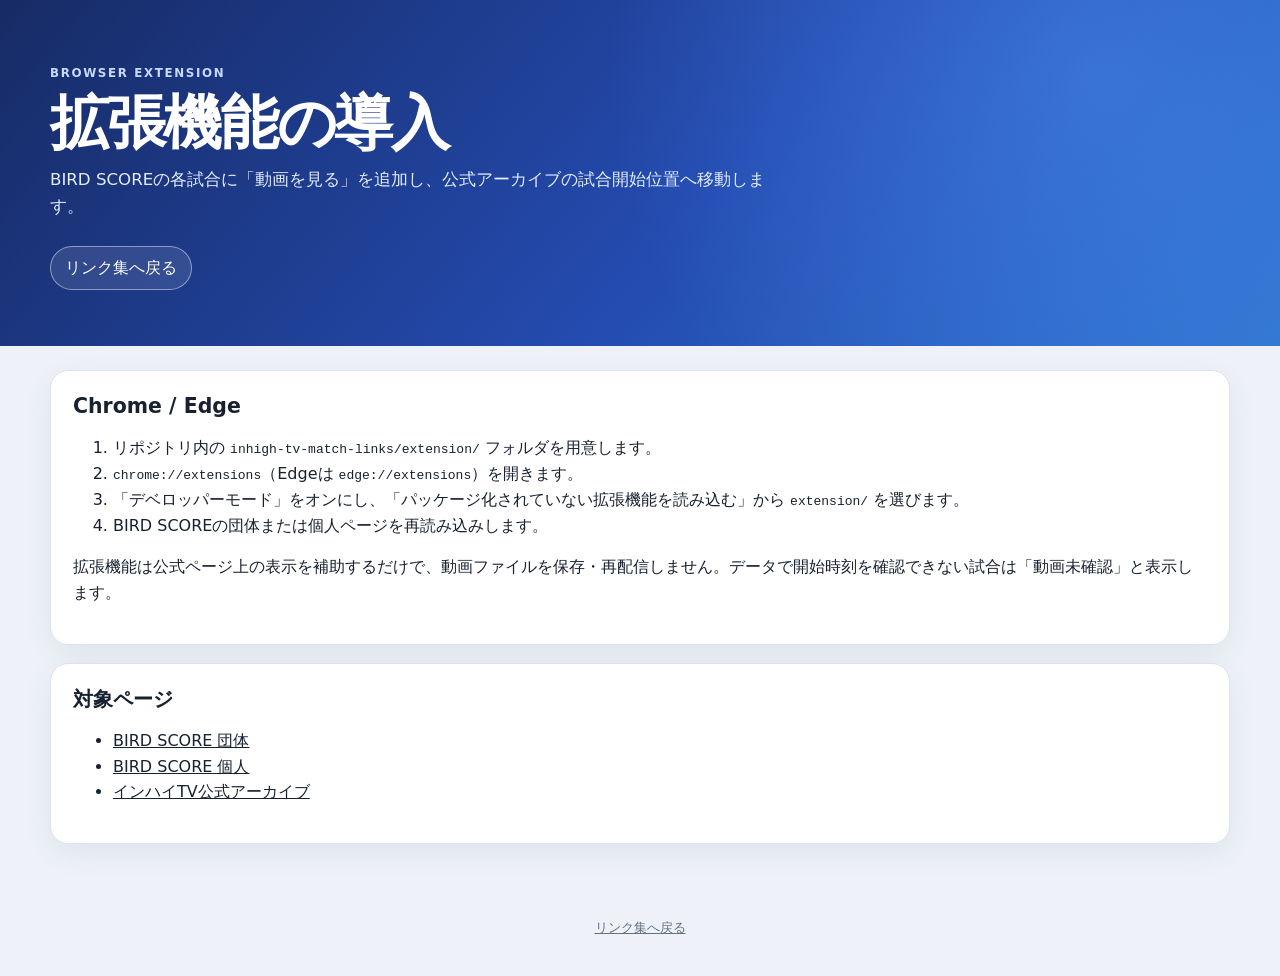
==== site/extension.html @ ad0c405e "Initial 2026 Interhigh match links project" ====
<!doctype html>
<html lang="ja">
  <head>
    <meta charset="utf-8" />
    <meta name="viewport" content="width=device-width, initial-scale=1" />
    <title>拡張機能の導入 | 2026 インターハイ 試合リンク集</title>
    <link rel="stylesheet" href="styles.css" />
  </head>
  <body>
    <header class="hero">
      <div class="hero__inner">
        <p class="eyebrow">BROWSER EXTENSION</p>
        <h1>拡張機能の導入</h1>
        <p class="lead">BIRD SCOREの各試合に「動画を見る」を追加し、公式アーカイブの試合開始位置へ移動します。</p>
        <nav class="source-links" aria-label="ページ移動">
          <a href="index.html">リンク集へ戻る</a>
        </nav>
      </div>
    </header>
    <main class="page-shell">
      <section class="panel">
        <h2>Chrome / Edge</h2>
        <ol>
          <li>リポジトリ内の <code>inhigh-tv-match-links/extension/</code> フォルダを用意します。</li>
          <li><code>chrome://extensions</code>（Edgeは <code>edge://extensions</code>）を開きます。</li>
          <li>「デベロッパーモード」をオンにし、「パッケージ化されていない拡張機能を読み込む」から <code>extension/</code> を選びます。</li>
          <li>BIRD SCOREの団体または個人ページを再読み込みします。</li>
        </ol>
        <p>拡張機能は公式ページ上の表示を補助するだけで、動画ファイルを保存・再配信しません。データで開始時刻を確認できない試合は「動画未確認」と表示します。</p>
      </section>
      <section class="panel">
        <h2>対象ページ</h2>
        <ul>
          <li><a href="https://www.birdscore.live/web/interhigh-2026-wakayama-team/" target="_blank" rel="noreferrer">BIRD SCORE 団体</a></li>
          <li><a href="https://www.birdscore.live/web/interhigh-2026-wakayama-Individual/" target="_blank" rel="noreferrer">BIRD SCORE 個人</a></li>
          <li><a href="https://inhightv.sportsbull.jp/summer/archive/" target="_blank" rel="noreferrer">インハイTV公式アーカイブ</a></li>
        </ul>
      </section>
    </main>
    <footer class="footer">
      <p><a href="index.html">リンク集へ戻る</a></p>
    </footer>
  </body>
</html>
---- site/styles.css ----
:root {
  color-scheme: light;
  --ink: #182130;
  --muted: #647184;
  --line: #dde4ee;
  --surface: #ffffff;
  --surface-soft: #f5f7fb;
  --brand: #2357cf;
  --brand-dark: #15398e;
  --success: #0a7b52;
  --warning: #a16207;
  --danger: #9f3030;
  font-family: "Hiragino Sans", "Yu Gothic", system-ui, sans-serif;
}

* {
  box-sizing: border-box;
}

body {
  margin: 0;
  color: var(--ink);
  background: #eef2f8;
  line-height: 1.6;
}

a {
  color: inherit;
}

.hero {
  color: #fff;
  background:
    radial-gradient(circle at 85% 20%, rgba(87, 155, 255, 0.36), transparent 30rem),
    linear-gradient(130deg, #172b65, #244bb0 55%, #2f75cf);
}

.hero__inner,
.page-shell,
.footer {
  width: min(1180px, calc(100% - 32px));
  margin: 0 auto;
}

.hero__inner {
  padding: 64px 0 56px;
}

.eyebrow {
  margin: 0 0 6px;
  color: #7ca9ff;
  font-size: 0.74rem;
  font-weight: 800;
  letter-spacing: 0.14em;
}

.hero .eyebrow {
  color: #c6d9ff;
}

h1,
h2,
p {
  margin-top: 0;
}

h1 {
  margin-bottom: 10px;
  font-size: clamp(2rem, 5vw, 3.7rem);
  line-height: 1.15;
  letter-spacing: -0.04em;
}

h2 {
  margin-bottom: 8px;
  font-size: 1.28rem;
  line-height: 1.3;
}

.lead {
  max-width: 720px;
  margin-bottom: 26px;
  color: #e4edff;
  font-size: 1.04rem;
}

.source-links {
  display: flex;
  flex-wrap: wrap;
  gap: 10px;
}

.source-links a,
.secondary-button {
  display: inline-flex;
  align-items: center;
  justify-content: center;
  min-height: 40px;
  padding: 8px 14px;
  border: 1px solid rgba(255, 255, 255, 0.45);
  border-radius: 999px;
  color: #fff;
  background: rgba(255, 255, 255, 0.1);
  text-decoration: none;
  transition: background 160ms ease, transform 160ms ease;
}

.source-links a:hover,
.source-links a:focus-visible,
.secondary-button:hover,
.secondary-button:focus-visible {
  background: rgba(255, 255, 255, 0.22);
  transform: translateY(-1px);
}

.page-shell {
  padding: 24px 0 56px;
}

.panel {
  margin-bottom: 18px;
  padding: 22px;
  border: 1px solid var(--line);
  border-radius: 18px;
  background: var(--surface);
  box-shadow: 0 9px 30px rgba(28, 49, 88, 0.07);
}

.intro-panel {
  display: flex;
  align-items: center;
  justify-content: space-between;
  gap: 20px;
}

.intro-panel p {
  max-width: 760px;
  margin-bottom: 0;
  color: var(--muted);
}

.secondary-button {
  flex: 0 0 auto;
  border-color: var(--brand);
  color: var(--brand-dark);
  background: #edf3ff;
  white-space: nowrap;
}

.secondary-button:hover,
.secondary-button:focus-visible {
  background: #dae7ff;
}

.section-heading {
  display: flex;
  align-items: end;
  justify-content: space-between;
  gap: 16px;
  margin-bottom: 18px;
}

.section-heading h2 {
  margin-bottom: 0;
}

.result-summary {
  margin-bottom: 0;
  color: var(--muted);
  font-size: 0.9rem;
  text-align: right;
}

.filters {
  display: grid;
  grid-template-columns: repeat(4, minmax(0, 1fr));
  gap: 14px;
}

.filters label {
  display: grid;
  gap: 6px;
  color: var(--muted);
  font-size: 0.86rem;
  font-weight: 700;
}

.filters select,
.filters input[type="search"] {
  width: 100%;
  min-height: 42px;
  padding: 8px 11px;
  border: 1px solid #cbd5e1;
  border-radius: 10px;
  color: var(--ink);
  background: #fff;
  font: inherit;
  font-size: 0.94rem;
}

.filters select:focus,
.filters input:focus {
  outline: 3px solid rgba(35, 87, 207, 0.18);
  border-color: var(--brand);
}

.search-field {
  grid-column: span 2;
}

.checkbox-field {
  display: flex !important;
  align-items: center;
  align-self: end;
  min-height: 42px;
  padding: 8px 0;
}

.checkbox-field input {
  width: 17px;
  height: 17px;
  margin: 0 8px 0 0;
  accent-color: var(--brand);
}

.stats-grid {
  display: grid;
  grid-template-columns: repeat(4, minmax(0, 1fr));
  gap: 14px;
  margin-bottom: 18px;
}

.stat-card {
  display: flex;
  align-items: baseline;
  justify-content: space-between;
  gap: 10px;
  padding: 15px 17px;
  border: 1px solid var(--line);
  border-radius: 15px;
  background: var(--surface);
}

.stat-card span {
  color: var(--muted);
  font-size: 0.85rem;
}

.stat-card strong {
  font-size: 1.45rem;
}

.stat-card--available strong {
  color: var(--success);
}

.stat-card--pending strong {
  color: var(--warning);
}

.stat-card--unavailable strong {
  color: var(--danger);
}

.match-list {
  display: grid;
  gap: 13px;
}

.match-card {
  display: grid;
  grid-template-columns: minmax(180px, 0.7fr) minmax(250px, 1.3fr) auto;
  align-items: center;
  gap: 18px;
  padding: 18px 20px;
  border: 1px solid var(--line);
  border-radius: 16px;
  background: var(--surface);
  box-shadow: 0 5px 16px rgba(28, 49, 88, 0.05);
}

.match-card__meta,
.match-card__sides {
  min-width: 0;
}

.match-card__meta {
  display: grid;
  gap: 4px;
}

.match-card__eyebrow {
  color: var(--brand);
  font-size: 0.8rem;
  font-weight: 800;
}

.match-card__number {
  font-size: 1.14rem;
  font-weight: 800;
}

.match-card__detail {
  color: var(--muted);
  font-size: 0.84rem;
}

.match-card__sides {
  display: grid;
  gap: 4px;
}

.side-line {
  overflow: hidden;
  text-overflow: ellipsis;
  white-space: nowrap;
}

.side-line span {
  color: var(--muted);
  font-size: 0.82rem;
}

.match-card__action {
  display: flex;
  flex-wrap: wrap;
  gap: 8px;
  justify-content: flex-end;
}

.video-button,
.score-button,
.unavailable-button {
  display: inline-flex;
  align-items: center;
  justify-content: center;
  min-width: 128px;
  min-height: 42px;
  padding: 8px 13px;
  border-radius: 10px;
  font-weight: 800;
  text-align: center;
  text-decoration: none;
}

.video-button {
  color: #fff;
  background: var(--brand);
  box-shadow: 0 5px 12px rgba(35, 87, 207, 0.22);
}

.video-button:hover,
.video-button:focus-visible {
  background: var(--brand-dark);
}

.score-button {
  color: var(--brand-dark);
  background: #edf3ff;
  border: 1px solid #c8d8ff;
}

.score-button:hover,
.score-button:focus-visible {
  background: #dbe7ff;
}

.unavailable-button {
  color: #697486;
  background: #eef1f5;
  cursor: help;
}

.loading-state,
.empty-state,
.error-state {
  margin: 0;
  padding: 35px 20px;
  border: 1px dashed #bdc8d9;
  border-radius: 15px;
  color: var(--muted);
  background: var(--surface);
  text-align: center;
}

.error-state {
  color: var(--danger);
}

.footer {
  padding: 0 0 35px;
  color: var(--muted);
  font-size: 0.8rem;
  text-align: center;
}

.footer p {
  margin-bottom: 3px;
}

@media (max-width: 900px) {
  .filters {
    grid-template-columns: repeat(2, minmax(0, 1fr));
  }

  .search-field {
    grid-column: auto;
  }

  .stats-grid {
    grid-template-columns: repeat(2, minmax(0, 1fr));
  }

  .match-card {
    grid-template-columns: minmax(0, 1fr) auto;
  }

  .match-card__sides {
    grid-column: 1 / -1;
    grid-row: 2;
  }

  .match-card__action {
    grid-column: 2;
    grid-row: 1;
  }
}

@media (max-width: 620px) {
  .hero__inner {
    padding: 45px 0 40px;
  }

  .intro-panel,
  .section-heading {
    align-items: flex-start;
    flex-direction: column;
  }

  .secondary-button {
    width: 100%;
  }

  .filters,
  .stats-grid {
    grid-template-columns: 1fr;
  }

  .match-card {
    grid-template-columns: 1fr;
    gap: 10px;
  }

  .match-card__sides,
  .match-card__action {
    grid-column: auto;
    grid-row: auto;
  }

  .match-card__action {
    justify-content: stretch;
  }

  .video-button,
  .score-button,
  .unavailable-button {
    width: 100%;
  }
}
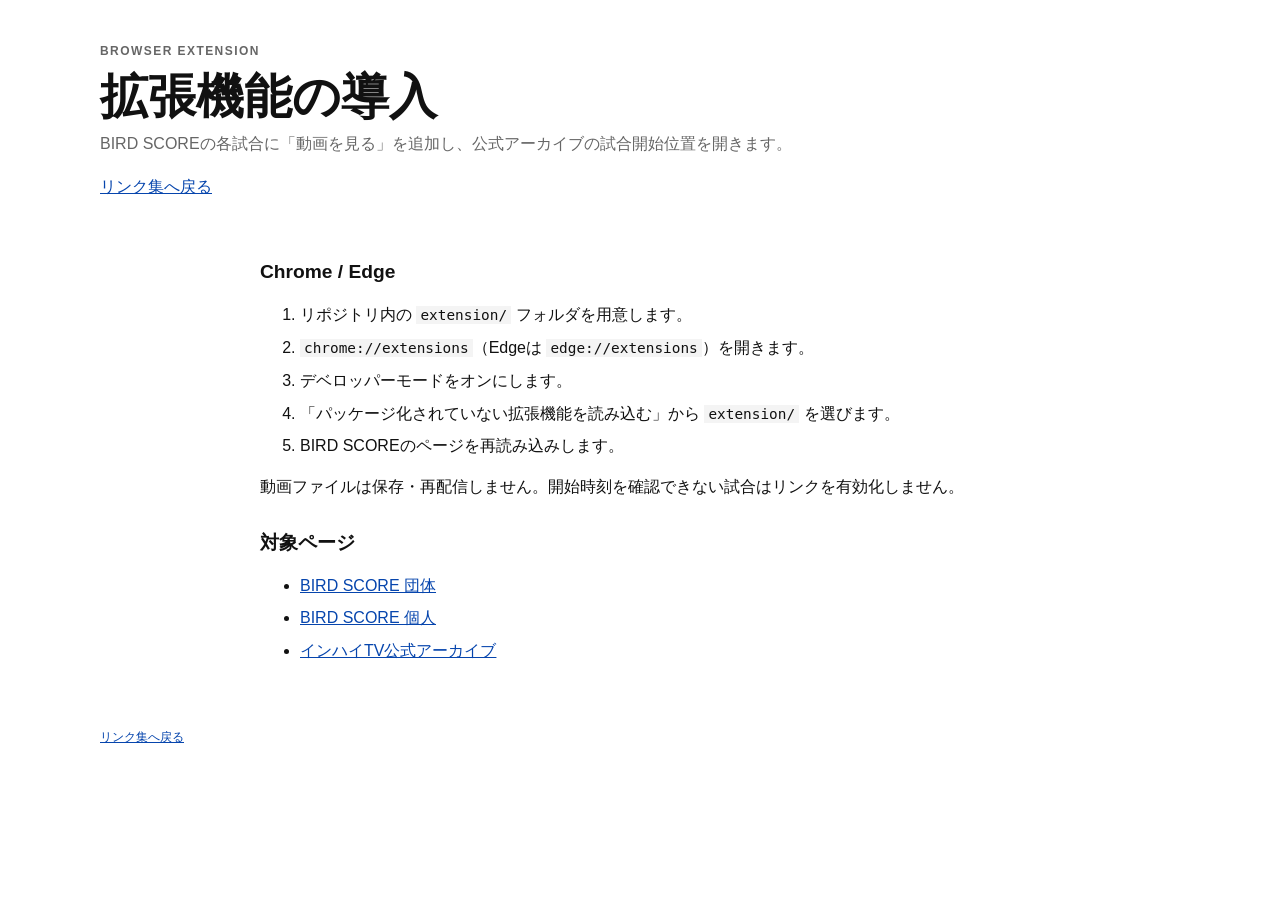
==== commit 0f279845: "Simplify match links and add local archive cropping" ====
--- a/site/extension.html
+++ b/site/extension.html
@@ -7,38 +7,32 @@
     <link rel="stylesheet" href="styles.css" />
   </head>
   <body>
-    <header class="hero">
-      <div class="hero__inner">
-        <p class="eyebrow">BROWSER EXTENSION</p>
-        <h1>拡張機能の導入</h1>
-        <p class="lead">BIRD SCOREの各試合に「動画を見る」を追加し、公式アーカイブの試合開始位置へ移動します。</p>
-        <nav class="source-links" aria-label="ページ移動">
-          <a href="index.html">リンク集へ戻る</a>
-        </nav>
-      </div>
+    <header class="site-header">
+      <p class="eyebrow">BROWSER EXTENSION</p>
+      <h1>拡張機能の導入</h1>
+      <p>BIRD SCOREの各試合に「動画を見る」を追加し、公式アーカイブの試合開始位置を開きます。</p>
+      <a href="index.html">リンク集へ戻る</a>
     </header>
-    <main class="page-shell">
-      <section class="panel">
-        <h2>Chrome / Edge</h2>
-        <ol>
-          <li>リポジトリ内の <code>inhigh-tv-match-links/extension/</code> フォルダを用意します。</li>
-          <li><code>chrome://extensions</code>（Edgeは <code>edge://extensions</code>）を開きます。</li>
-          <li>「デベロッパーモード」をオンにし、「パッケージ化されていない拡張機能を読み込む」から <code>extension/</code> を選びます。</li>
-          <li>BIRD SCOREの団体または個人ページを再読み込みします。</li>
-        </ol>
-        <p>拡張機能は公式ページ上の表示を補助するだけで、動画ファイルを保存・再配信しません。データで開始時刻を確認できない試合は「動画未確認」と表示します。</p>
-      </section>
-      <section class="panel">
-        <h2>対象ページ</h2>
-        <ul>
-          <li><a href="https://www.birdscore.live/web/interhigh-2026-wakayama-team/" target="_blank" rel="noreferrer">BIRD SCORE 団体</a></li>
-          <li><a href="https://www.birdscore.live/web/interhigh-2026-wakayama-Individual/" target="_blank" rel="noreferrer">BIRD SCORE 個人</a></li>
-          <li><a href="https://inhightv.sportsbull.jp/summer/archive/" target="_blank" rel="noreferrer">インハイTV公式アーカイブ</a></li>
-        </ul>
-      </section>
+
+    <main class="page-shell guide">
+      <h2>Chrome / Edge</h2>
+      <ol>
+        <li>リポジトリ内の <code>extension/</code> フォルダを用意します。</li>
+        <li><code>chrome://extensions</code>（Edgeは <code>edge://extensions</code>）を開きます。</li>
+        <li>デベロッパーモードをオンにします。</li>
+        <li>「パッケージ化されていない拡張機能を読み込む」から <code>extension/</code> を選びます。</li>
+        <li>BIRD SCOREのページを再読み込みします。</li>
+      </ol>
+      <p>動画ファイルは保存・再配信しません。開始時刻を確認できない試合はリンクを有効化しません。</p>
+
+      <h2>対象ページ</h2>
+      <ul>
+        <li><a href="https://www.birdscore.live/web/interhigh-2026-wakayama-team/" target="_blank" rel="noreferrer">BIRD SCORE 団体</a></li>
+        <li><a href="https://www.birdscore.live/web/interhigh-2026-wakayama-Individual/" target="_blank" rel="noreferrer">BIRD SCORE 個人</a></li>
+        <li><a href="https://inhightv.sportsbull.jp/summer/archive/" target="_blank" rel="noreferrer">インハイTV公式アーカイブ</a></li>
+      </ul>
     </main>
-    <footer class="footer">
-      <p><a href="index.html">リンク集へ戻る</a></p>
-    </footer>
+
+    <footer class="site-footer"><a href="index.html">リンク集へ戻る</a></footer>
   </body>
 </html>
--- a/site/styles.css
+++ b/site/styles.css
@@ -1,469 +1,290 @@
 :root {
   color-scheme: light;
-  --ink: #182130;
-  --muted: #647184;
-  --line: #dde4ee;
-  --surface: #ffffff;
-  --surface-soft: #f5f7fb;
-  --brand: #2357cf;
-  --brand-dark: #15398e;
-  --success: #0a7b52;
-  --warning: #a16207;
-  --danger: #9f3030;
-  font-family: "Hiragino Sans", "Yu Gothic", system-ui, sans-serif;
-}
-
-* {
-  box-sizing: border-box;
-}
+  --ink: #111;
+  --muted: #666;
+  --quiet: #f4f4f4;
+  --link: #0645ad;
+  font-family: -apple-system, BlinkMacSystemFont, "Hiragino Sans", "Yu Gothic", sans-serif;
+}
+
+* { box-sizing: border-box; }
 
 body {
   margin: 0;
   color: var(--ink);
-  background: #eef2f8;
-  line-height: 1.6;
-}
-
-a {
-  color: inherit;
-}
-
-.hero {
-  color: #fff;
-  background:
-    radial-gradient(circle at 85% 20%, rgba(87, 155, 255, 0.36), transparent 30rem),
-    linear-gradient(130deg, #172b65, #244bb0 55%, #2f75cf);
-}
-
-.hero__inner,
+  background: #fff;
+  line-height: 1.55;
+}
+
+a { color: var(--link); }
+
+.site-header,
 .page-shell,
-.footer {
-  width: min(1180px, calc(100% - 32px));
+.site-footer {
+  width: min(1080px, calc(100% - 40px));
   margin: 0 auto;
 }
 
-.hero__inner {
-  padding: 64px 0 56px;
+.site-header {
+  padding: 42px 0 30px;
+}
+
+.site-header h1 {
+  margin: 0 0 8px;
+  font-size: clamp(1.8rem, 4vw, 3rem);
+  line-height: 1.15;
+  font-weight: 700;
+}
+
+.site-header p:not(.eyebrow) {
+  margin: 0 0 18px;
+  color: var(--muted);
 }
 
 .eyebrow {
-  margin: 0 0 6px;
-  color: #7ca9ff;
-  font-size: 0.74rem;
-  font-weight: 800;
-  letter-spacing: 0.14em;
-}
-
-.hero .eyebrow {
-  color: #c6d9ff;
-}
-
-h1,
-h2,
-p {
-  margin-top: 0;
-}
-
-h1 {
-  margin-bottom: 10px;
-  font-size: clamp(2rem, 5vw, 3.7rem);
-  line-height: 1.15;
-  letter-spacing: -0.04em;
-}
-
-h2 {
-  margin-bottom: 8px;
-  font-size: 1.28rem;
-  line-height: 1.3;
-}
-
-.lead {
-  max-width: 720px;
-  margin-bottom: 26px;
-  color: #e4edff;
-  font-size: 1.04rem;
+  margin: 0 0 8px;
+  color: var(--muted);
+  font-size: .75rem;
+  font-weight: 700;
+  letter-spacing: .12em;
 }
 
 .source-links {
   display: flex;
   flex-wrap: wrap;
-  gap: 10px;
-}
-
-.source-links a,
-.secondary-button {
-  display: inline-flex;
-  align-items: center;
-  justify-content: center;
-  min-height: 40px;
-  padding: 8px 14px;
-  border: 1px solid rgba(255, 255, 255, 0.45);
-  border-radius: 999px;
-  color: #fff;
-  background: rgba(255, 255, 255, 0.1);
-  text-decoration: none;
-  transition: background 160ms ease, transform 160ms ease;
-}
-
-.source-links a:hover,
-.source-links a:focus-visible,
-.secondary-button:hover,
-.secondary-button:focus-visible {
-  background: rgba(255, 255, 255, 0.22);
-  transform: translateY(-1px);
-}
-
-.page-shell {
-  padding: 24px 0 56px;
-}
-
-.panel {
-  margin-bottom: 18px;
-  padding: 22px;
-  border: 1px solid var(--line);
-  border-radius: 18px;
-  background: var(--surface);
-  box-shadow: 0 9px 30px rgba(28, 49, 88, 0.07);
-}
-
-.intro-panel {
+  gap: 6px 18px;
+}
+
+.source-links a { text-decoration: underline; }
+
+.page-shell { padding: 0 0 48px; }
+
+.controls-panel {
+  padding: 20px 0 24px;
+}
+
+.section-heading {
   display: flex;
-  align-items: center;
+  align-items: baseline;
   justify-content: space-between;
   gap: 20px;
 }
 
-.intro-panel p {
-  max-width: 760px;
-  margin-bottom: 0;
-  color: var(--muted);
-}
-
-.secondary-button {
-  flex: 0 0 auto;
-  border-color: var(--brand);
-  color: var(--brand-dark);
-  background: #edf3ff;
-  white-space: nowrap;
-}
-
-.secondary-button:hover,
-.secondary-button:focus-visible {
-  background: #dae7ff;
-}
-
-.section-heading {
-  display: flex;
+h2 {
+  margin: 0 0 14px;
+  font-size: 1.2rem;
+}
+
+.result-summary {
+  margin: 0;
+  color: var(--muted);
+  font-size: .85rem;
+  text-align: right;
+}
+
+.filters {
+  display: grid;
+  grid-template-columns: repeat(4, minmax(0, 1fr));
+  gap: 14px 18px;
   align-items: end;
-  justify-content: space-between;
-  gap: 16px;
-  margin-bottom: 18px;
-}
-
-.section-heading h2 {
-  margin-bottom: 0;
-}
-
-.result-summary {
-  margin-bottom: 0;
-  color: var(--muted);
-  font-size: 0.9rem;
-  text-align: right;
-}
-
-.filters {
-  display: grid;
-  grid-template-columns: repeat(4, minmax(0, 1fr));
-  gap: 14px;
 }
 
 .filters label {
   display: grid;
-  gap: 6px;
-  color: var(--muted);
-  font-size: 0.86rem;
+  gap: 4px;
+  color: var(--muted);
+  font-size: .8rem;
   font-weight: 700;
 }
 
 .filters select,
 .filters input[type="search"] {
   width: 100%;
-  min-height: 42px;
-  padding: 8px 11px;
-  border: 1px solid #cbd5e1;
-  border-radius: 10px;
+  min-height: 34px;
+  padding: 6px 4px;
+  border: 0;
   color: var(--ink);
-  background: #fff;
+  background: var(--quiet);
   font: inherit;
-  font-size: 0.94rem;
+  font-size: .9rem;
 }
 
 .filters select:focus,
 .filters input:focus {
-  outline: 3px solid rgba(35, 87, 207, 0.18);
-  border-color: var(--brand);
-}
-
-.search-field {
-  grid-column: span 2;
-}
+  outline: 2px solid var(--ink);
+  outline-offset: 2px;
+}
+
+.search-field { grid-column: span 2; }
 
 .checkbox-field {
   display: flex !important;
   align-items: center;
-  align-self: end;
-  min-height: 42px;
-  padding: 8px 0;
+  min-height: 34px;
+  color: var(--ink) !important;
 }
 
 .checkbox-field input {
-  width: 17px;
-  height: 17px;
-  margin: 0 8px 0 0;
-  accent-color: var(--brand);
-}
-
-.stats-grid {
-  display: grid;
-  grid-template-columns: repeat(4, minmax(0, 1fr));
-  gap: 14px;
-  margin-bottom: 18px;
-}
-
-.stat-card {
-  display: flex;
-  align-items: baseline;
-  justify-content: space-between;
-  gap: 10px;
-  padding: 15px 17px;
-  border: 1px solid var(--line);
-  border-radius: 15px;
-  background: var(--surface);
-}
-
-.stat-card span {
-  color: var(--muted);
-  font-size: 0.85rem;
-}
-
-.stat-card strong {
-  font-size: 1.45rem;
-}
-
-.stat-card--available strong {
-  color: var(--success);
-}
-
-.stat-card--pending strong {
-  color: var(--warning);
-}
-
-.stat-card--unavailable strong {
-  color: var(--danger);
-}
+  width: 16px;
+  height: 16px;
+  margin: 0 7px 0 0;
+  accent-color: var(--ink);
+}
+
+.reset-button {
+  min-height: 34px;
+  padding: 6px 10px;
+  border: 0;
+  color: #fff;
+  background: var(--ink);
+  font: inherit;
+  font-size: .85rem;
+  cursor: pointer;
+}
+
+.reset-button:hover,
+.reset-button:focus-visible { background: #444; }
 
 .match-list {
   display: grid;
-  gap: 13px;
-}
+  gap: 32px;
+}
+
+.match-group {
+  display: grid;
+  gap: 0;
+}
+
+.match-group__header {
+  padding: 10px 0;
+  background: var(--quiet);
+}
+
+.match-group__title {
+  margin: 0;
+  padding: 0 12px;
+  font-size: 1rem;
+  font-weight: 700;
+}
+
+.match-group__meta {
+  margin: 2px 0 0;
+  padding: 0 12px;
+  color: var(--muted);
+  font-size: .8rem;
+}
+
+.match-group__list { display: grid; }
 
 .match-card {
   display: grid;
-  grid-template-columns: minmax(180px, 0.7fr) minmax(250px, 1.3fr) auto;
-  align-items: center;
-  gap: 18px;
-  padding: 18px 20px;
-  border: 1px solid var(--line);
-  border-radius: 16px;
-  background: var(--surface);
-  box-shadow: 0 5px 16px rgba(28, 49, 88, 0.05);
+  grid-template-columns: minmax(175px, .7fr) minmax(280px, 1.3fr) auto;
+  gap: 20px;
+  align-items: start;
+  padding: 14px 0;
 }
 
 .match-card__meta,
-.match-card__sides {
-  min-width: 0;
-}
-
-.match-card__meta {
-  display: grid;
-  gap: 4px;
-}
-
-.match-card__eyebrow {
-  color: var(--brand);
-  font-size: 0.8rem;
-  font-weight: 800;
-}
-
-.match-card__number {
-  font-size: 1.14rem;
-  font-weight: 800;
-}
-
-.match-card__detail {
-  color: var(--muted);
-  font-size: 0.84rem;
-}
-
-.match-card__sides {
-  display: grid;
-  gap: 4px;
-}
-
-.side-line {
-  overflow: hidden;
-  text-overflow: ellipsis;
-  white-space: nowrap;
-}
-
-.side-line span {
-  color: var(--muted);
-  font-size: 0.82rem;
-}
+.match-card__sides { min-width: 0; }
+
+.match-card__meta { display: grid; gap: 2px; }
+
+.match-card__eyebrow,
+.match-card__detail { color: var(--muted); font-size: .8rem; }
+
+.match-card__number { font-size: 1rem; }
+
+.match-card__sides { display: grid; gap: 3px; }
+
+.side-line { margin: 0; }
+
+.side-school,
+.side-players {
+  color: var(--muted);
+  font-size: .82rem;
+}
+
+.match-card__result { margin-top: 7px; }
+
+.result-line,
+.score-line {
+  margin: 0;
+  font-size: .82rem;
+}
+
+.result-line { font-weight: 700; }
+.score-line { color: var(--muted); }
 
 .match-card__action {
   display: flex;
   flex-wrap: wrap;
-  gap: 8px;
   justify-content: flex-end;
+  gap: 10px;
+  min-width: 150px;
 }
 
 .video-button,
 .score-button,
 .unavailable-button {
-  display: inline-flex;
-  align-items: center;
-  justify-content: center;
-  min-width: 128px;
-  min-height: 42px;
-  padding: 8px 13px;
-  border-radius: 10px;
-  font-weight: 800;
-  text-align: center;
-  text-decoration: none;
-}
-
-.video-button {
-  color: #fff;
-  background: var(--brand);
-  box-shadow: 0 5px 12px rgba(35, 87, 207, 0.22);
-}
-
-.video-button:hover,
-.video-button:focus-visible {
-  background: var(--brand-dark);
-}
-
-.score-button {
-  color: var(--brand-dark);
-  background: #edf3ff;
-  border: 1px solid #c8d8ff;
-}
-
-.score-button:hover,
-.score-button:focus-visible {
-  background: #dbe7ff;
-}
-
-.unavailable-button {
-  color: #697486;
-  background: #eef1f5;
-  cursor: help;
-}
+  display: inline-block;
+  padding: 5px 0;
+  font-size: .85rem;
+  font-weight: 700;
+  text-align: right;
+  text-decoration: underline;
+}
+
+.video-button { color: var(--link); }
+.score-button { color: var(--muted); }
+.unavailable-button { color: var(--muted); cursor: help; }
 
 .loading-state,
 .empty-state,
 .error-state {
   margin: 0;
-  padding: 35px 20px;
-  border: 1px dashed #bdc8d9;
-  border-radius: 15px;
-  color: var(--muted);
-  background: var(--surface);
-  text-align: center;
-}
-
-.error-state {
-  color: var(--danger);
-}
-
-.footer {
-  padding: 0 0 35px;
-  color: var(--muted);
-  font-size: 0.8rem;
-  text-align: center;
-}
-
-.footer p {
-  margin-bottom: 3px;
-}
-
-@media (max-width: 900px) {
-  .filters {
-    grid-template-columns: repeat(2, minmax(0, 1fr));
-  }
-
-  .search-field {
-    grid-column: auto;
-  }
-
-  .stats-grid {
-    grid-template-columns: repeat(2, minmax(0, 1fr));
-  }
-
-  .match-card {
-    grid-template-columns: minmax(0, 1fr) auto;
-  }
-
-  .match-card__sides {
-    grid-column: 1 / -1;
-    grid-row: 2;
-  }
-
-  .match-card__action {
-    grid-column: 2;
-    grid-row: 1;
-  }
-}
-
-@media (max-width: 620px) {
-  .hero__inner {
-    padding: 45px 0 40px;
-  }
-
-  .intro-panel,
-  .section-heading {
-    align-items: flex-start;
-    flex-direction: column;
-  }
-
-  .secondary-button {
-    width: 100%;
-  }
-
-  .filters,
-  .stats-grid {
-    grid-template-columns: 1fr;
-  }
-
-  .match-card {
-    grid-template-columns: 1fr;
-    gap: 10px;
-  }
-
-  .match-card__sides,
-  .match-card__action {
-    grid-column: auto;
-    grid-row: auto;
-  }
-
-  .match-card__action {
-    justify-content: stretch;
-  }
-
+  padding: 22px 0;
+  color: var(--muted);
+}
+
+.error-state { color: #a00; }
+
+.site-footer {
+  padding: 0 0 28px;
+  color: var(--muted);
+  font-size: .78rem;
+}
+
+.site-footer p { margin: 3px 0; }
+
+.guide { max-width: 760px; }
+
+.guide h2 { margin-top: 28px; }
+
+.guide li { margin: 8px 0; }
+
+.guide code {
+  padding: 1px 4px;
+  background: var(--quiet);
+  font-family: ui-monospace, SFMono-Regular, Menlo, monospace;
+  font-size: .9em;
+}
+
+@media (max-width: 850px) {
+  .filters { grid-template-columns: repeat(2, minmax(0, 1fr)); }
+  .search-field { grid-column: auto; }
+  .match-card { grid-template-columns: minmax(150px, .8fr) minmax(0, 1.2fr); }
+  .match-card__action { grid-column: 1 / -1; justify-content: flex-start; }
   .video-button,
   .score-button,
-  .unavailable-button {
-    width: 100%;
-  }
-}
+  .unavailable-button { text-align: left; }
+}
+
+@media (max-width: 560px) {
+  .site-header,
+  .page-shell,
+  .site-footer { width: min(100% - 28px, 1080px); }
+  .section-heading { display: block; }
+  .result-summary { margin: 0 0 12px; text-align: left; }
+  .filters { grid-template-columns: 1fr; }
+  .match-card { grid-template-columns: 1fr; gap: 8px; }
+}
